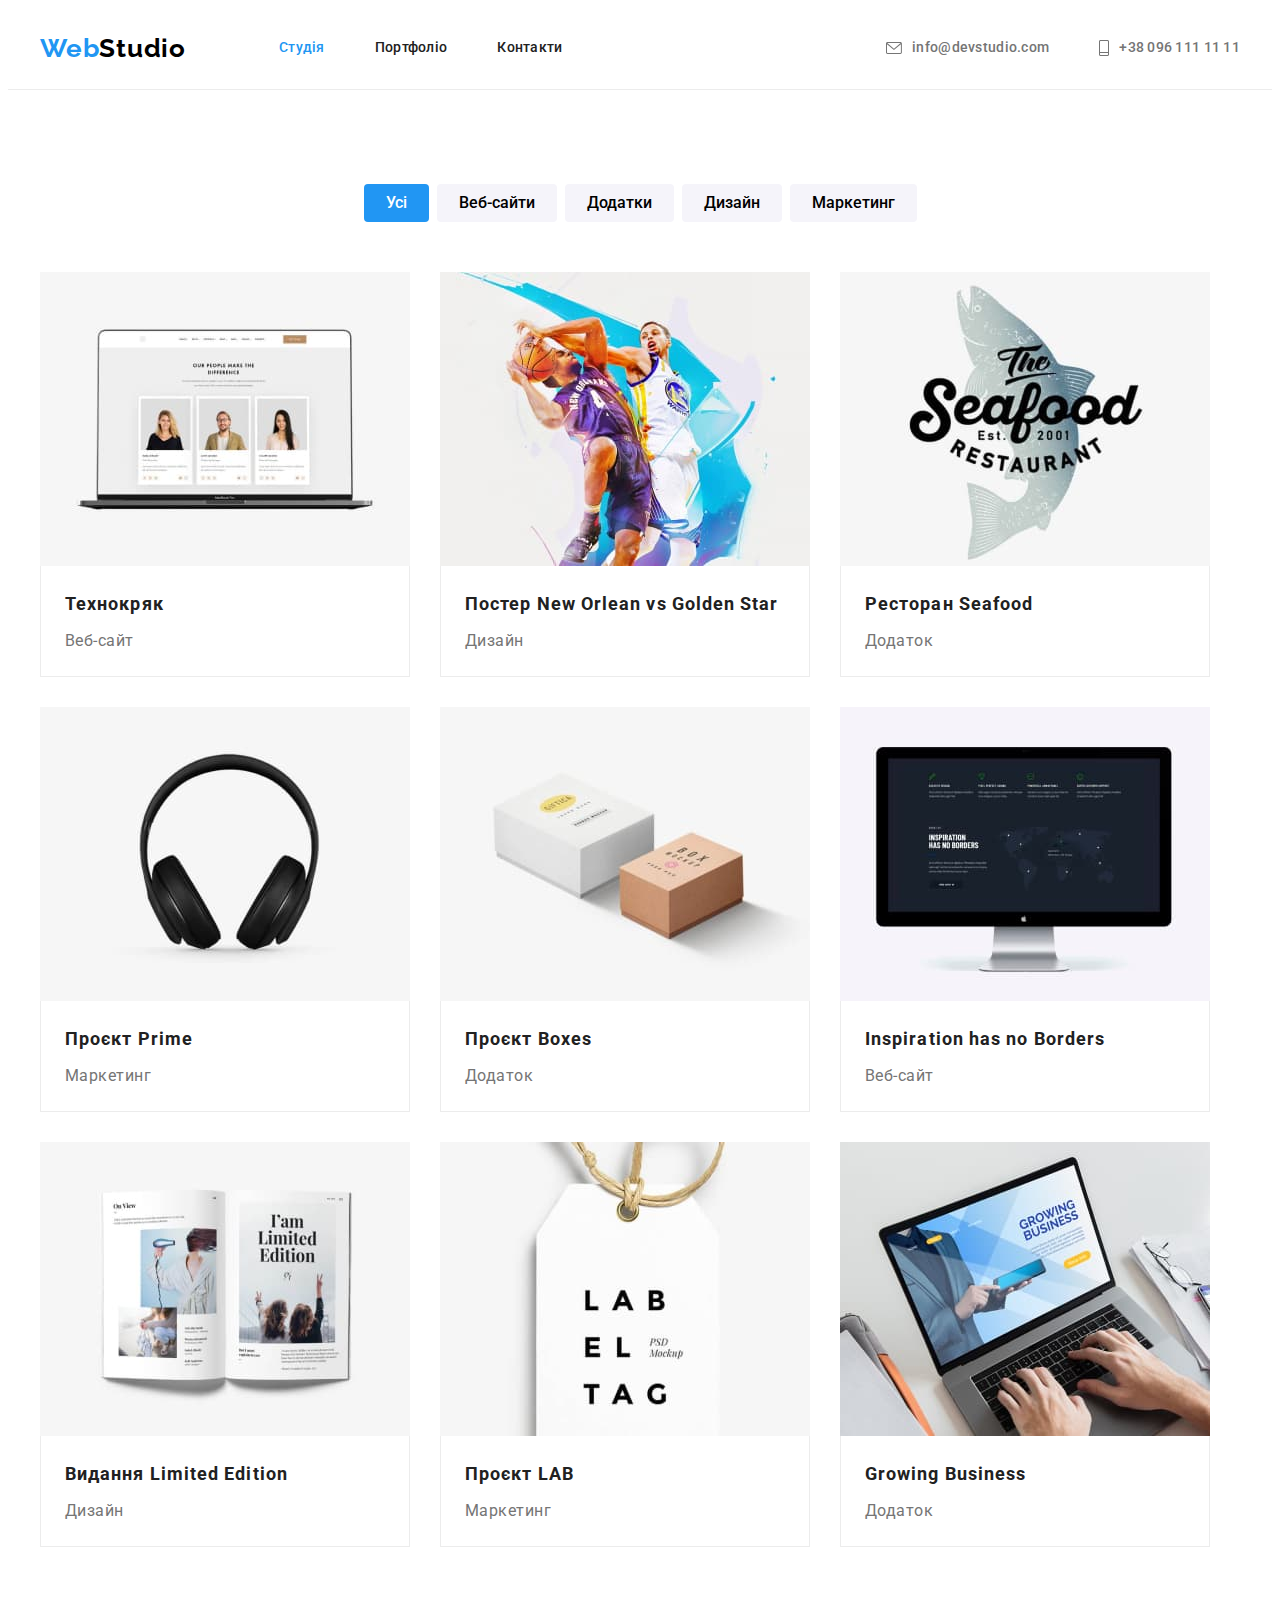
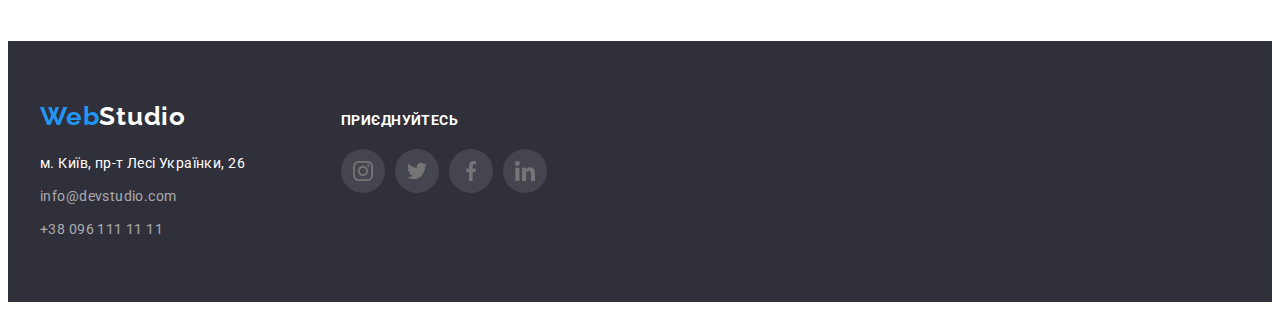
==== portfolio.html @ b67f844f "add svg" ====
<!DOCTYPE html>
<html lang="uk">
  <head>
    <meta charset="UTF-8" />
    <meta http-equiv="X-UA-Compatible" content="IE=edge" />
    <meta name="viewport" content="width=device-width, initial-scale=1.0" />
    <title>Портфоліо</title>
    <link rel="preconnect" href="https://fonts.googleapis.com" />
    <link rel="preconnect" href="https://fonts.gstatic.com" crossorigin />
    <link
      href="https://fonts.googleapis.com/css2?family=Raleway:wght@700&family=Roboto:wght@400;500;700;900&display=swap"
      rel="stylesheet" />
    <link
      rel="stylesheet"
      href="https://cdnjs.cloudflare.com/ajax/libs/modern-normalize/1.1.0/modern-normalize.min.css"
      integrity="sha512-wpPYUAdjBVSE4KJnH1VR1HeZfpl1ub8YT/NKx4PuQ5NmX2tKuGu6U/JRp5y+Y8XG2tV+wKQpNHVUX03MfMFn9Q=="
      crossorigin="anonymous"
      referrerpolicy="no-referrer" />
    <link rel="stylesheet" href="./css/styles.css" />
  </head>
  <body>
    <!-- Шапка сайту -->
    <header class="page-header">
      <div class="container">
        <div class="header-container">
          <nav class="header-nav">
            <a class="logo link logotype" href="./index.html">Web<span class="header-logo">Studio</span></a>
            <ul class="site-nav list">
              <li>
                <a class="nav-menu link current" href="./index.html">Студія</a>
              </li>
              <li>
                <a class="nav-menu link" href="./portfolio.html">Портфоліо</a>
              </li>
              <li><a class="nav-menu link" href="#">Контакти</a></li>
            </ul>
          </nav>
          <ul class="list nav-callback">
            <li>
              <a class="contacts link" href="mailto:info@devstudio.com">
                <svg width="16" height="12">
                  <use href="./images/icons.svg#icon-envelope"></use>
                </svg>
                info@devstudio.com</a
              >
            </li>
            <li>
              <a class="contacts link" href="tel:+380961111111"
                ><svg width="10" height="16">
                  <use href="./images/icons.svg#icon-smartphone"></use>
                </svg>
                +38 096 111 11 11</a
              >
            </li>
          </ul>
        </div>
      </div>
    </header>
    <main>
      <!-- Портфоліо -->
      <section class="section portfolio-section">
        <div class="container">
          <h1 class="visually-hidden">Портфоліо</h1>
          <ul class="list items-btn">
            <li><button class="btn current" type="button">Усі</button></li>
            <li><button class="btn" type="button">Веб-сайти</button></li>
            <li><button class="btn" type="button">Додатки</button></li>
            <li><button class="btn" type="button">Дизайн</button></li>
            <li><button class="btn" type="button">Маркетинг</button></li>
          </ul>
          <ul class="list decision">
            <li>
              <a class="link portfolio-link" href="#" target="_blank" rel="noreferrer noopener nofollow">
                <img src="./images/portfolio/project1.jpg" alt="two women and one man" width="370" />
                <div class="decision-items">
                  <h2 class="list-title">Технокряк</h2>
                  <p class="list-text">Веб-сайт</p>
                </div>
              </a>
            </li>
            <li>
              <a class="link portfolio-link" href="#" target="_blank" rel="noreferrer noopener nofollow">
                <img src="./images/portfolio/project2.jpg" alt="two men play basketball" width="370" />
                <div class="decision-items">
                  <h2 class="list-title">Постер <span lang="en">New Orlean vs Golden Star</span></h2>
                  <p class="list-text">Дизайн</p>
                </div>
              </a>
            </li>
            <li>
              <a class="link portfolio-link" href="#" target="_blank" rel="noreferrer noopener nofollow">
                <img src="./images/portfolio/project3.jpg" alt="restaurant logo" width="370" />
                <div class="decision-items">
                  <h2 class="list-title">Ресторан <span lang="en">Seafood</span></h2>
                  <p class="list-text">Додаток</p>
                </div>
              </a>
            </li>
            <li>
              <a class="link portfolio-link" href="#" target="_blank" rel="noreferrer noopener nofollow">
                <img src="./images/portfolio/project4.jpg" alt="black headphone" width="370" />
                <div class="decision-items">
                  <h2 class="list-title">Проєкт <span lang="en">Prime</span></h2>
                  <p class="list-text">Маркетинг</p>
                </div>
              </a>
            </li>
            <li>
              <a class="link portfolio-link" href="#" target="_blank" rel="noreferrer noopener nofollow">
                <img src="./images/portfolio/project5.jpg" alt="white box and brown box" width="370" />
                <div class="decision-items">
                  <h2 class="list-title">Проєкт <span lang="en">Boxes</span></h2>
                  <p class="list-text">Додаток</p>
                </div>
              </a>
            </li>
            <li>
              <a class="link portfolio-link" href="#" target="_blank" rel="noreferrer noopener nofollow">
                <img src="./images/portfolio/project6.jpg" alt="monitor" width="370" />
                <div class="decision-items">
                  <h2 lang="en" class="list-title">Inspiration has no Borders</h2>
                  <p class="list-text">Веб-сайт</p>
                </div>
              </a>
            </li>
            <li>
              <a class="link portfolio-link" href="#" target="_blank" rel="noreferrer noopener nofollow">
                <img src="./images/portfolio/project7.jpg" alt="book" width="370" />
                <div class="decision-items">
                  <h2 class="list-title">Видання <span lang="en">Limited Edition</span></h2>
                  <p class="list-text">Дизайн</p>
                </div>
              </a>
            </li>
            <li>
              <a class="link portfolio-link" href="#" target="_blank" rel="noreferrer noopener nofollow">
                <img src="./images/portfolio/project8.jpg" alt="white tag" width="370" />
                <div class="decision-items">
                  <h2 class="list-title">Проєкт LAB</h2>
                  <p class="list-text">Маркетинг</p>
                </div>
              </a>
            </li>
            <li>
              <a class="link portfolio-link" href="#" target="_blank" rel="noreferrer noopener nofollow">
                <img src="./images/portfolio/project9.jpg" alt="notebook" width="370" />
                <div class="decision-items">
                  <h2 lang="en" class="list-title">Growing Business</h2>
                  <p class="list-text">Додаток</p>
                </div>
              </a>
            </li>
          </ul>
        </div>
      </section>
    </main>
    <!-- Секція футера -->
    <footer class="footer-section">
      <div class="container container-footer">
        <div>
          <a class="logo link all-footer-logo" href="./index.html">Web<span class="footer-logo">Studio</span></a>
          <address>
            <ul class="list full-address">
              <li>
                <a
                  class="link address"
                  href="https://goo.gl/maps/CPtrU1FHBa2aNyZL9"
                  target="_blank"
                  rel="noopener noreferrer nofollow"
                  >м. Київ, пр-т Лесі Українки, 26
                </a>
              </li>
              <li>
                <a class="link callback" href="mailto:info@devstudio.com">info@devstudio.com</a>
              </li>
              <li>
                <a class="link callback" href="tel:+380961111111">+38 096 111 11 11</a>
              </li>
            </ul>
          </address>
        </div>
        <div class="social-block">
          <h3 class="social-title">Приєднуйтесь</h3>
          <ul class="social-list">
            <li>
              <a href="#" class="social-link footer-link"
                ><svg class="social-icon" width="20px" height="20px">
                  <use href="./images/icons.svg#icon-instagram"></use>
                </svg>
              </a>
            </li>
            <li>
              <a href="#" class="social-link footer-link"
                ><svg class="social-icon" width="20px" height="20px">
                  <use href="./images/icons.svg#icon-twitter"></use>
                </svg>
              </a>
            </li>
            <li>
              <a href="#" class="social-link footer-link"
                ><svg class="social-icon" width="20px" height="20px">
                  <use href="./images/icons.svg#icon-facebook"></use>
                </svg>
              </a>
            </li>
            <li>
              <a href="#" class="social-link footer-link"
                ><svg class="social-icon" width="20px" height="20px">
                  <use href="./images/icons.svg#icon-linkedin"></use>
                </svg>
              </a>
            </li>
          </ul>
        </div>
      </div>
    </footer>
  </body>
</html>
---- css/styles.css ----
:root {
  --primary-text-color: #757575;
  --title-text-color: #212121;
  --brand-color: #2196f3;
  --hover-brand-color: #188ce8;
  --black-text-color: #000000;
  --primary-color: #ffffff;
  --section-bg-color: #f5f4fa;
  --hero-footer-bg-color: #2f303a;
  --border-color: #ececec;
  --secondary-color: #afb1b8;
}
body {
  background-color: var(--primary-color);
  color: var(--primary-text-color);
  font-family: "Roboto", sans-serif;
  font-size: 14px;
  line-height: 1.14;
}
h1,
h2,
h3,
h4,
h5,
h6,
p,
ul {
  padding: 0;
  margin: 0;
}
img {
  display: block;
  max-width: 100%;
  height: auto;
}
.container {
  width: 100%;
  width: 1200px;
  margin: 0 auto;
  padding: 0 15px;
}
.list {
  list-style: none;
}
.link {
  text-decoration: none;
}
.section {
  padding: 94px 0;
  color: var(--title-text-color);
}
.title {
  font-weight: 700;
  font-size: 36px;
  line-height: 1.17;
  letter-spacing: 0.03em;
  text-align: center;
}
.visually-hidden {
  position: absolute;
  white-space: nowrap;
  width: 1px;
  height: 1px;
  overflow: hidden;
  border: 0;
  padding: 0;
  clip: rect(0 0 0 0);
  clip-path: inset(50%);
  margin: -1px;
}

/* Шапка сайту */
.header-container {
  display: flex;
  align-items: center;
  justify-content: space-between;
}
.header-nav {
  display: flex;
  align-items: center;
  justify-content: space-between;
  gap: 93px;
}
.nav-callback {
  display: flex;
  align-items: center;
  gap: 50px;
}
.page-header {
  border-bottom: 1px solid var(--border-color);
  font-weight: 500;
  letter-spacing: 0.02em;
}
.logo,
.header-logo,
.footer-logo {
  font-family: "Raleway", sans-serif;
  font-weight: 700;
  font-size: 26px;
  line-height: 1.19;
  letter-spacing: 0.03em;
}
.logotype {
  padding: 25px 0;
}
.logo {
  color: var(--brand-color);
}
.header-logo {
  color: var(--black-text-color);
}
.site-nav {
  display: flex;
  align-items: center;
  gap: 50px;
}
.nav-menu {
  display: block;
  padding: 32px 0;
  color: var(--title-text-color);
}
.nav-menu:hover,
.nav-menu:focus,
.current {
  color: var(--brand-color);
}
.contacts {
  display: flex;
  align-items: center;
  gap: 10px;
  padding: 32px 0;
  color: var(--primary-text-color);
  fill: var(--primary-text-color);
}
.contacts:hover,
.contacts:focus,
.nav-menu:focus {
  color: var(--brand-color);
  fill: var(--brand-color);
}

/* Стилі для сторінки студіо */
/* Hero */

.hero {
  width: 1600px;
  margin-left: auto;
  margin-right: auto;
  padding-top: 200px;
  padding-bottom: 200px;
  background-color: var(--hero-footer-bg-color);
  background-image: linear-gradient(rgba(47, 48, 58, 0.4), rgba(47, 48, 58, 0.4)), url(../images/hero.jpg);
}
.hero-title {
  display: block;
  width: 696px;
  margin-bottom: 30px;
  margin-left: auto;
  margin-right: auto;
  color: var(--primary-color);
  font-weight: 900;
  font-size: 44px;
  line-height: 1.36;
  text-align: center;
  letter-spacing: 0.06em;
  text-transform: uppercase;
}
.btn.primary {
  padding: 10px 32px;
  background-color: var(--brand-color);
  box-shadow: 0px 4px 4px rgba(0, 0, 0, 0.15);
  border-radius: 4px;
  color: var(--primary-color);
  font-weight: 700;
  font-size: 16px;
  line-height: 1.89;
  text-align: center;
  letter-spacing: 0.06em;
  display: block;
  margin-right: auto;
  margin-left: auto;
}
.btn.primary:hover {
  background-color: var(--hover-brand-color);
}
/* Секція переваг (benefits) */

.items-benefits {
  display: flex;
  align-items: baseline;
  gap: 30px;
  width: 1170px;
}
.benefits {
  width: 270px;
}
.benefit-icon {
  background-color: var(--section-bg-color);
  padding: 25px 100px;
  align-items: center;
  margin-bottom: 30px;
}
.title-benefits {
  display: inline-block;
  margin-bottom: 10px;
  font-weight: 700;
  font-size: 14px;
  line-height: 1.14;
  text-align: left;
  letter-spacing: 0.03em;
  text-transform: uppercase;
}
.text-benefits {
  line-height: 1.71;
  letter-spacing: 0.03em;
}

/* Секція занять */
.section-work {
  padding-top: 0;
}
.title-work {
  margin-bottom: 50px;
}
.work-item {
  display: flex;
  justify-items: center;
  gap: 30px;
}

/* Секція команди */
.list-team-card {
  display: flex;
  justify-items: center;
  gap: 30px;
  margin-top: 50px;
}
.items-team {
  display: flex;
  flex-direction: column;
  padding-top: 30px;
  padding-bottom: 16px;
  gap: 10px;
}
.section-team {
  padding: 94px 0;
  background-color: var(--section-bg-color);
}
.list-team {
  background-color: var(--primary-color);
  width: 270px;
  box-shadow: 0px 1px 3px rgba(0, 0, 0, 0.12), 0px 1px 1px rgba(0, 0, 0, 0.14), 0px 2px 1px rgba(0, 0, 0, 0.2);
  border-radius: 0px 0px 4px 4px;
  padding-bottom: 30px;
}
.title-team,
.text.team {
  font-size: 16px;
  line-height: 1.19;
  text-align: center;
  letter-spacing: 0.03em;
}
.title-team {
  font-weight: 500;
}
.social-list-team {
  list-style: none;
  display: flex;
  justify-content: center;
  gap: 10px;
}
.social-link {
  width: 44px;
  height: 44px;
  border-radius: 50%;
  display: flex;
  align-items: center;
  justify-content: center;
  fill: var(--primary-text-color);
}
.social-link:hover,
.social-link:focus {
  fill: var(--primary-color);
  background-color: var(--brand-color);
}
/* Постійні клієнти */
.clients-title {
  margin-bottom: 50px;
}
.clients-list {
  display: flex;
  gap: 30px;
  list-style: none;
  justify-content: center;
  align-items: center;
}
.client-link {
  display: flex;
  justify-content: center;
  align-items: center;
  width: 170px;
  height: 92px;
  border: 1px solid var(--secondary-color);
  border-radius: 4px;
  fill: var(--secondary-color);
}
.client-link:hover,
.client-link:focus {
  border-color: var(--brand-color);
  fill: var(--brand-color);
}

/* Стилі для сторінки Портфоліо */
/* Портфоліо */
.items-btn {
  display: flex;
  justify-content: center;
  gap: 8px;
}
.btn {
  padding: 6px 22px;
  background-color: var(--section-bg-color);
  border: none;
  border-radius: 4px;
  cursor: pointer;
  font-family: inherit;
  font-weight: 500;
  font-size: 16px;
  line-height: 1.62;
}
.btn:active,
.btn:hover,
.btn:focus {
  background-color: var(--brand-color);
  color: var(--primary-color);
  box-shadow: 0px 3px 1px rgba(0, 0, 0, 0.1), 0px 1px 2px rgba(0, 0, 0, 0.08), 0px 2px 2px rgba(0, 0, 0, 0.12);
}
.btn.current {
  background-color: var(--brand-color);
  color: var(--primary-color);
}
.decision {
  display: flex;
  flex-wrap: wrap;
  gap: 30px;
  margin-top: 50px;
  color: var(--primary-color);
}
.decision-items {
  padding: 20px 24px;
  border: 1px solid var(--border-color);
  border-top: none;
}
.portfolio-link:hover,
.portfolio-link:focus {
  display: block;
  box-shadow: 0px 1px 1px rgba(0, 0, 0, 0.12), 0px 4px 4px rgba(0, 0, 0, 0.06), 1px 4px 6px rgba(0, 0, 0, 0.16);
}
.list-title {
  margin-bottom: 4px;
  color: var(--title-text-color);
  font-weight: 700;
  font-size: 18px;
  line-height: 2;
  letter-spacing: 0.06em;
}
.list-text {
  color: var(--primary-text-color);
  font-size: 16px;
  line-height: 1.88;
  letter-spacing: 0.03em;
}

/* Footer */
footer {
  background-color: var(--hero-footer-bg-color);
}
.footer-section {
  padding: 60px 0;
}
.container-footer {
  display: flex;
  gap: 70px;
  align-items: baseline;
}
.all-footer-logo {
  display: block;
  margin-bottom: 20px;
}
.footer-logo {
  color: var(--primary-color);
}
.full-address {
  display: flex;
  width: 231px;
  flex-direction: column;
  gap: 9px;
}
.address,
.callback {
  line-height: 1.71;
  font-style: normal;
  letter-spacing: 0.03em;
}
.address {
  color: var(--primary-color);
}
.callback {
  display: inline-block;
  color: rgba(255, 255, 255, 0.6);
}
.callback:hover,
.callback:focus {
  color: var(--brand-color);
}
.social-block {
  width: 206px;
  margin-top: 8px;
}
.social-list {
  display: flex;
  list-style: none;
  gap: 10px;
}
.social-title {
  color: var(--primary-color);
  margin-bottom: 20px;
  font-weight: 700;
  font-size: 14px;
  line-height: 1.14;
  letter-spacing: 0.03em;
  text-transform: uppercase;
}
.footer-link {
  background-color: rgba(255, 255, 255, 0.1);
}
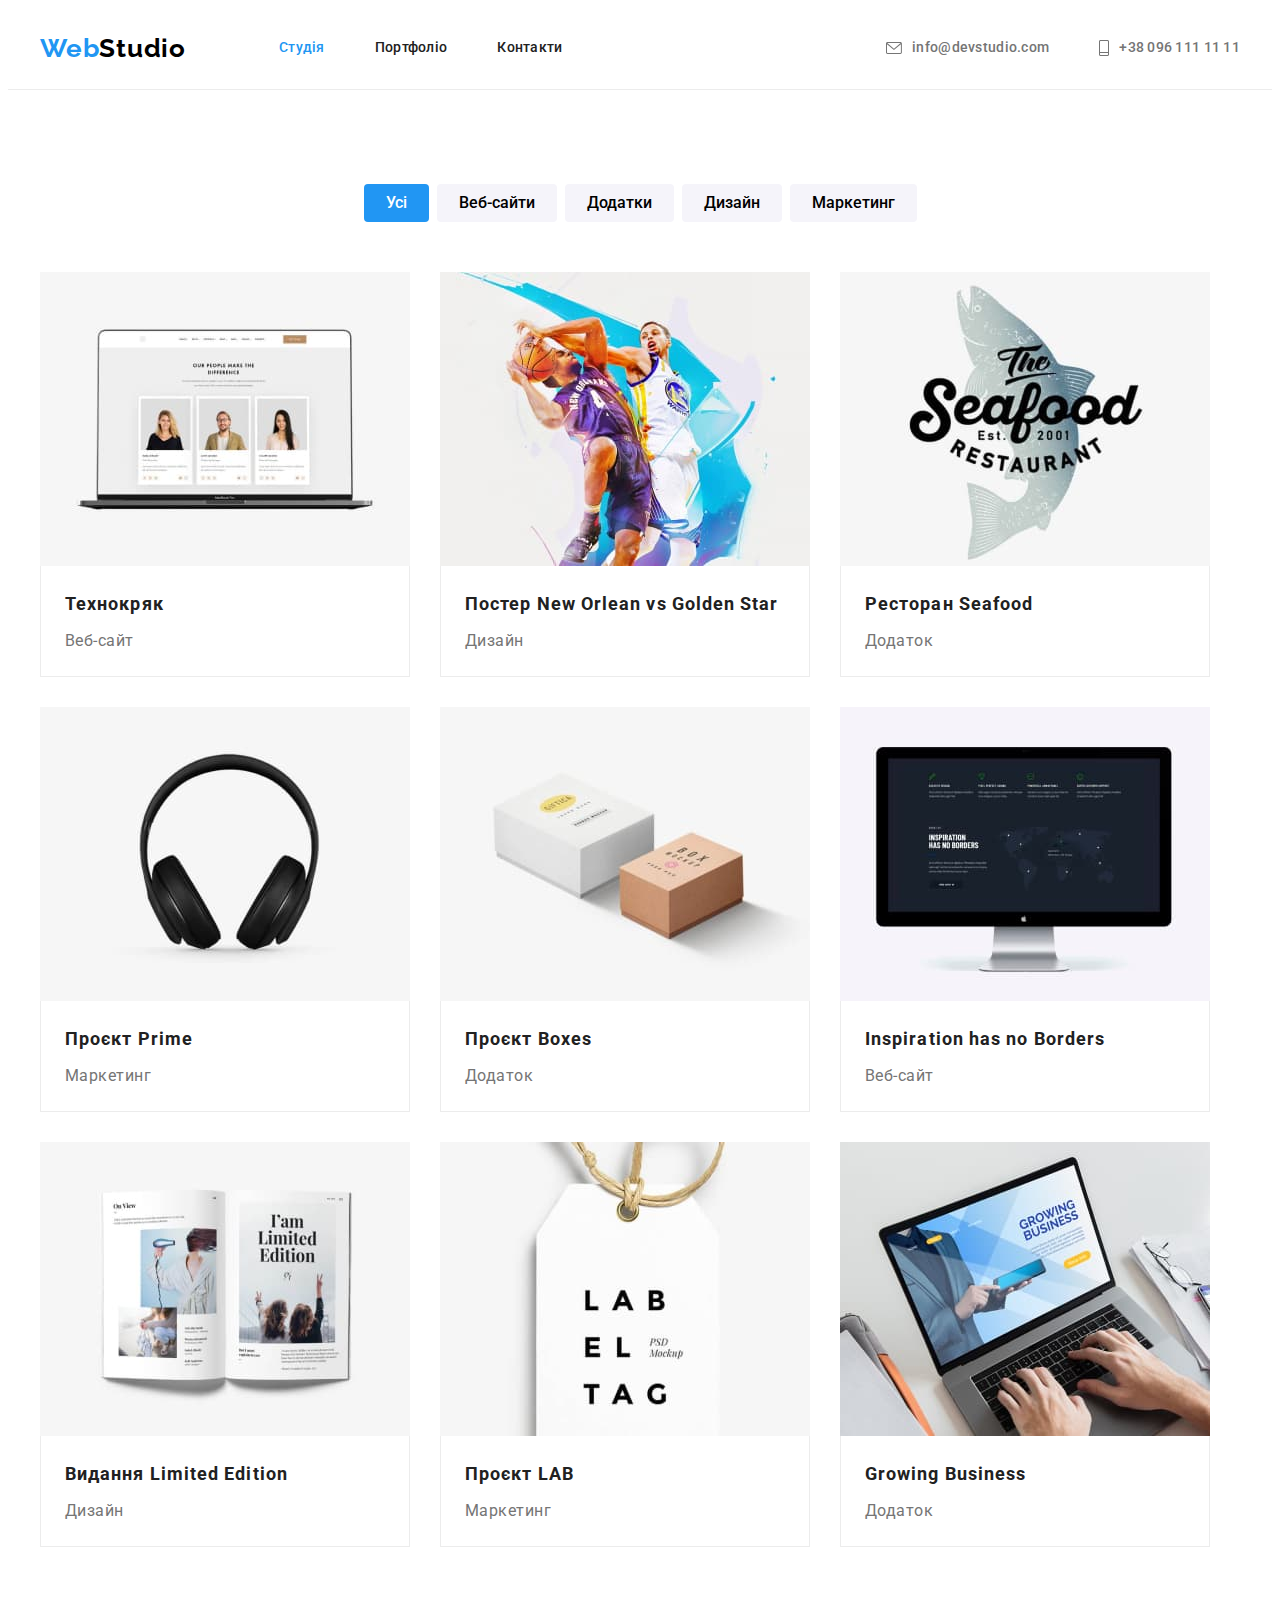
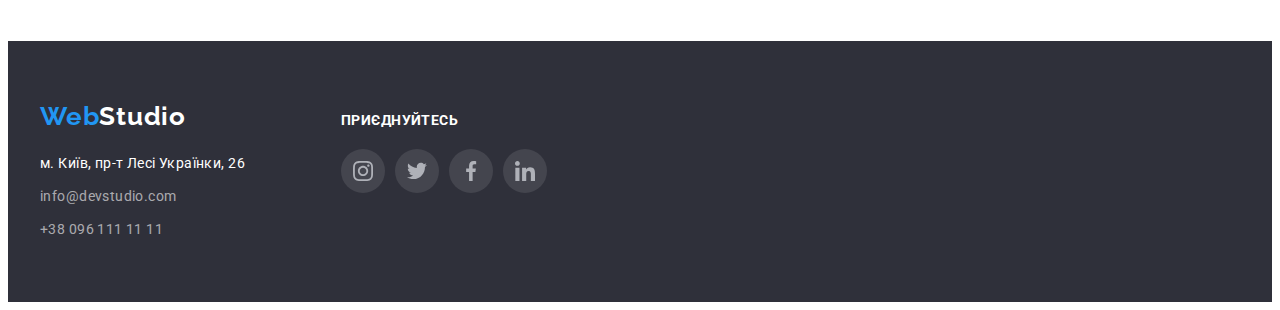
==== commit 7710bb9c: "pravki" ====
--- a/portfolio.html
+++ b/portfolio.html
@@ -180,7 +180,7 @@
           </address>
         </div>
         <div class="social-block">
-          <h3 class="social-title">Приєднуйтесь</h3>
+          <p class="social-title">Приєднуйтесь</p>
           <ul class="social-list">
             <li>
               <a href="#" class="social-link footer-link"
--- a/css/styles.css
+++ b/css/styles.css
@@ -211,6 +211,7 @@
   text-transform: uppercase;
 }
 .text-benefits {
+  color: var(--primary-text-color);
   line-height: 1.71;
   letter-spacing: 0.03em;
 }
@@ -238,9 +239,7 @@
 .items-team {
   display: flex;
   flex-direction: column;
-  padding-top: 30px;
-  padding-bottom: 16px;
-  gap: 10px;
+  padding: 30px;
 }
 .section-team {
   padding: 94px 0;
@@ -251,8 +250,7 @@
   width: 270px;
   box-shadow: 0px 1px 3px rgba(0, 0, 0, 0.12), 0px 1px 1px rgba(0, 0, 0, 0.14), 0px 2px 1px rgba(0, 0, 0, 0.2);
   border-radius: 0px 0px 4px 4px;
-  padding-bottom: 30px;
-}
+  }
 .title-team,
 .text.team {
   font-size: 16px;
@@ -262,6 +260,11 @@
 }
 .title-team {
   font-weight: 500;
+  margin-bottom: 10px;
+}
+.text.team{
+  color: var(--primary-text-color);
+  margin-bottom: 16px;
 }
 .social-list-team {
   list-style: none;
@@ -276,7 +279,7 @@
   display: flex;
   align-items: center;
   justify-content: center;
-  fill: var(--primary-text-color);
+  fill: var(--secondary-color);
 }
 .social-link:hover,
 .social-link:focus {
